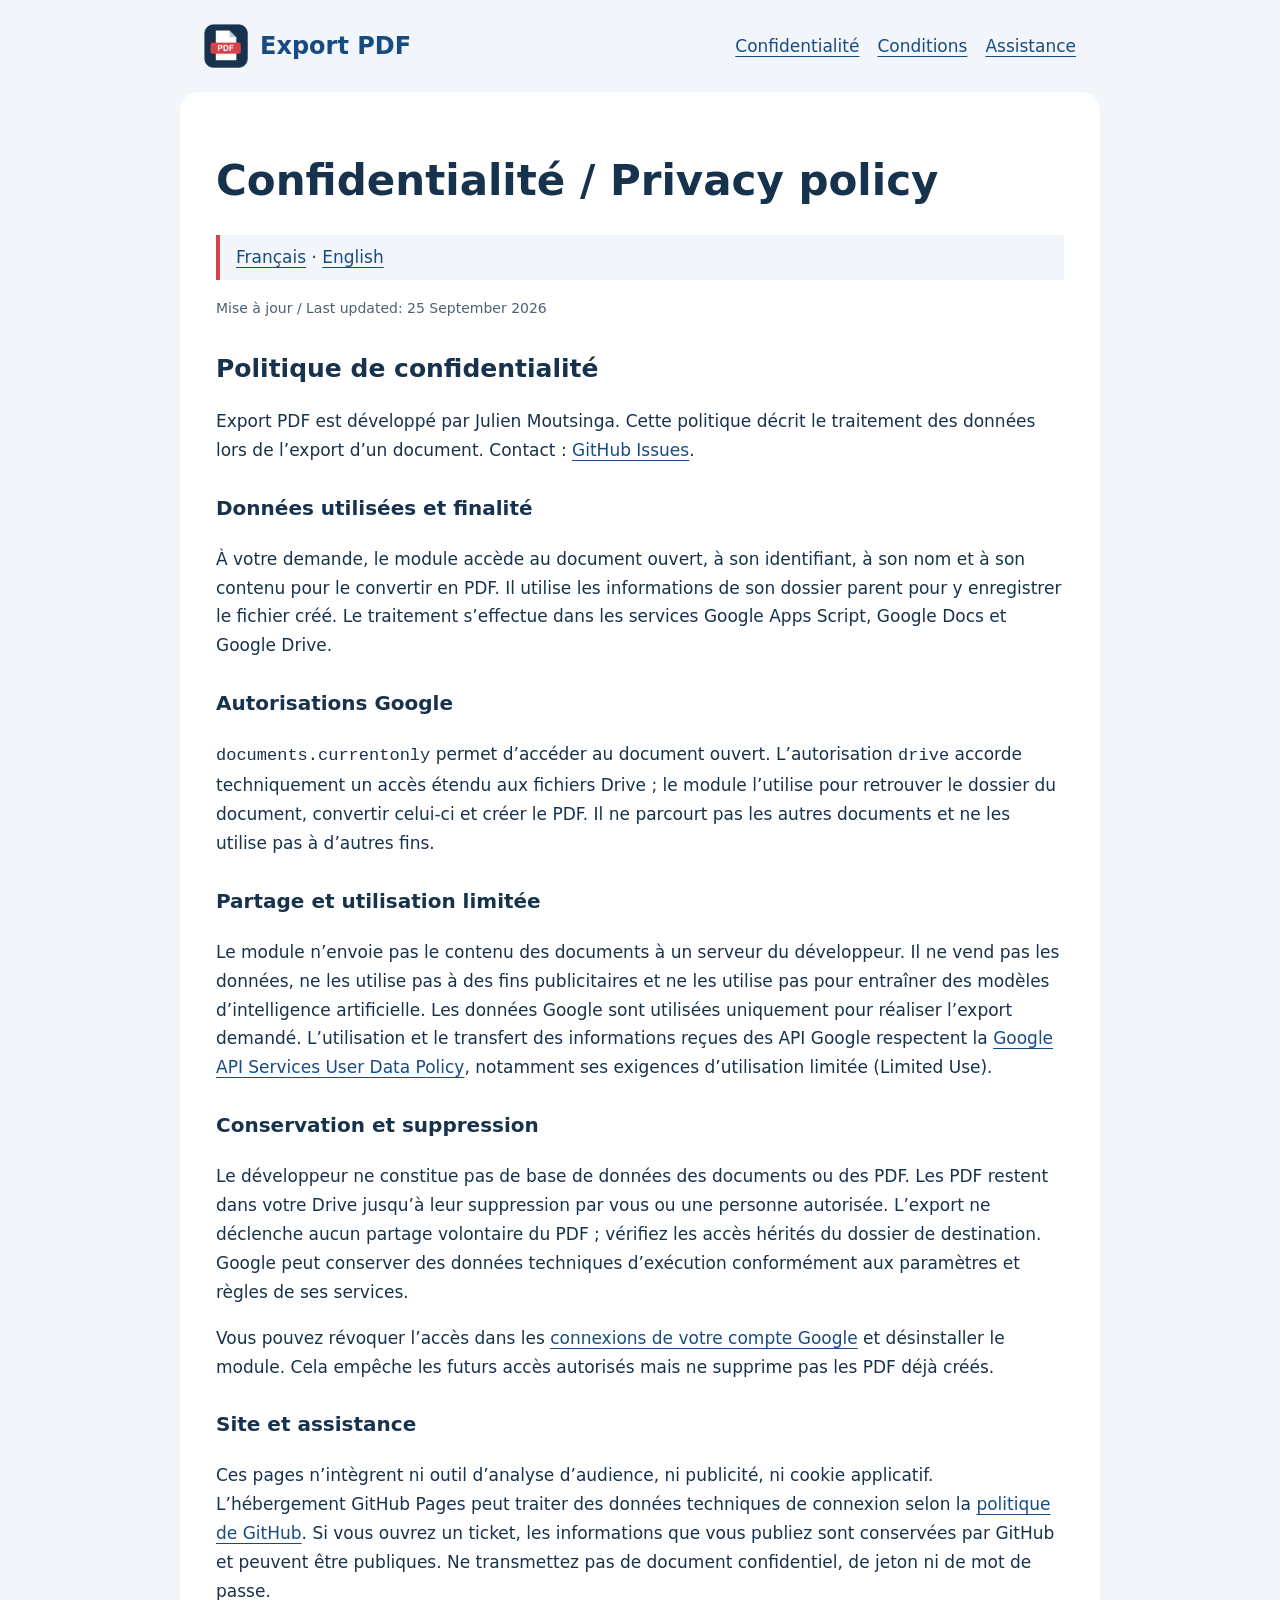
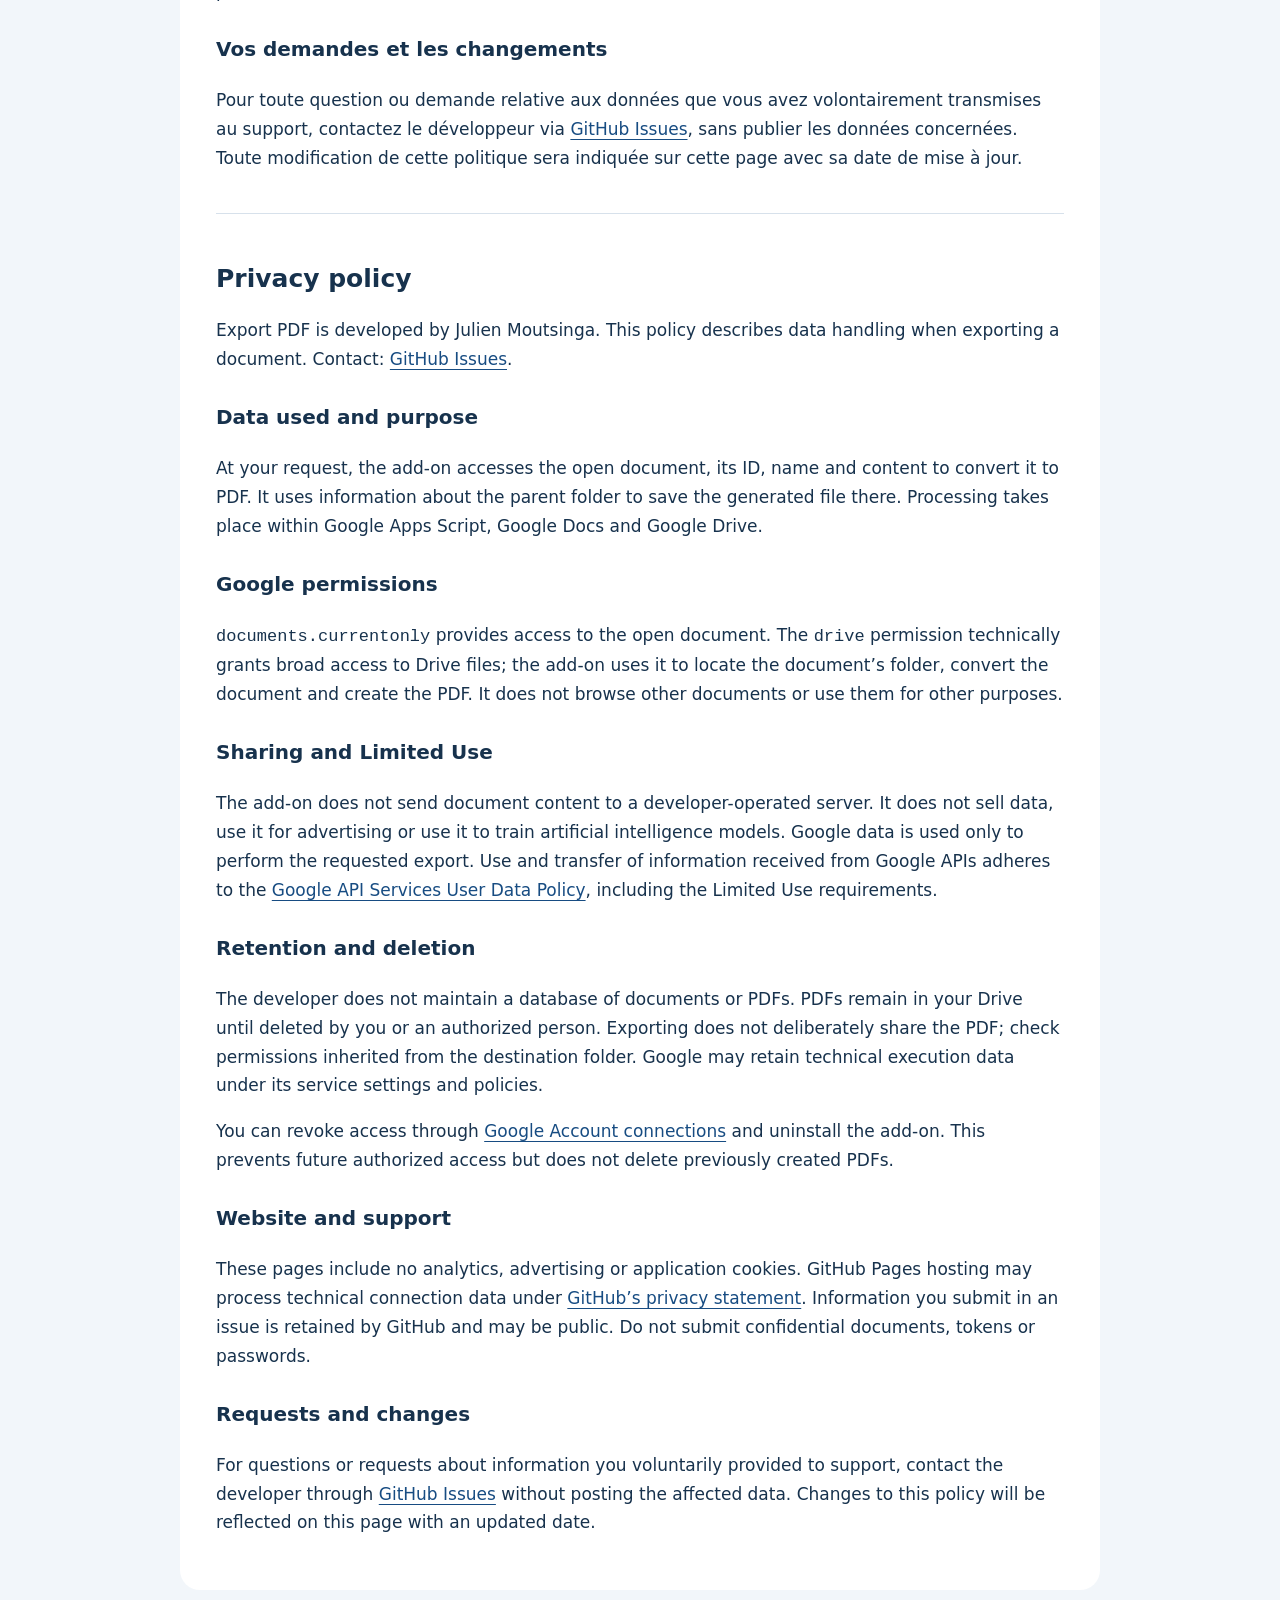
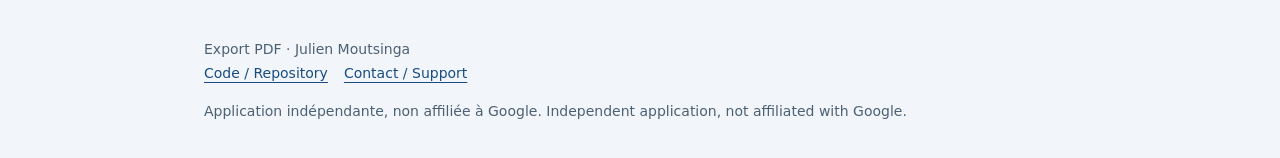
==== marketplace_pages/privacy.html @ 15d7d667 "Add GitHub Pages marketplace site and assets Contains all mandatory assets to be able to publish the" ====
<!doctype html>
<html lang="fr"><head><meta charset="utf-8"><meta name="viewport" content="width=device-width,initial-scale=1"><meta name="description" content="Confidentialité / Privacy policy — Export PDF, documentation en français et en anglais."><title>Confidentialité / Privacy policy | Export PDF</title><link rel="stylesheet" href="styles.css"><link rel="icon" href="../assets/icons/export-pdf-icon-32.png"></head><body>
<header><a class="brand" href="index.html"><img src="../assets/icons/export-pdf-icon-128.png" alt="" width="44" height="44">Export PDF</a><nav aria-label="Navigation"><a href="privacy.html">Confidentialité</a><a href="terms.html">Conditions</a><a href="support.html">Assistance</a></nav></header>
<main><h1>Confidentialité / Privacy policy</h1><p class="lang"><a href="#fr" lang="fr">Français</a> · <a href="#en" lang="en">English</a></p><p class="meta">Mise à jour / Last updated: 25 September 2026</p><section id="fr" lang="fr" aria-label="Français"><h2>Politique de confidentialité</h2><p>Export PDF est développé par Julien Moutsinga. Cette politique décrit le traitement des données lors de l’export d’un document. Contact : <a href="https://github.com/jmoutsinga/google-drive-export-gdoc-to-pdf/issues">GitHub Issues</a>.</p><h3>Données utilisées et finalité</h3><p>À votre demande, le module accède au document ouvert, à son identifiant, à son nom et à son contenu pour le convertir en PDF. Il utilise les informations de son dossier parent pour y enregistrer le fichier créé. Le traitement s’effectue dans les services Google Apps Script, Google Docs et Google Drive.</p><h3>Autorisations Google</h3><p><code>documents.currentonly</code> permet d’accéder au document ouvert. L’autorisation <code>drive</code> accorde techniquement un accès étendu aux fichiers Drive ; le module l’utilise pour retrouver le dossier du document, convertir celui-ci et créer le PDF. Il ne parcourt pas les autres documents et ne les utilise pas à d’autres fins.</p><h3>Partage et utilisation limitée</h3><p>Le module n’envoie pas le contenu des documents à un serveur du développeur. Il ne vend pas les données, ne les utilise pas à des fins publicitaires et ne les utilise pas pour entraîner des modèles d’intelligence artificielle. Les données Google sont utilisées uniquement pour réaliser l’export demandé. L’utilisation et le transfert des informations reçues des API Google respectent la <a href="https://developers.google.com/terms/api-services-user-data-policy">Google API Services User Data Policy</a>, notamment ses exigences d’utilisation limitée (Limited Use).</p><h3>Conservation et suppression</h3><p>Le développeur ne constitue pas de base de données des documents ou des PDF. Les PDF restent dans votre Drive jusqu’à leur suppression par vous ou une personne autorisée. L’export ne déclenche aucun partage volontaire du PDF ; vérifiez les accès hérités du dossier de destination. Google peut conserver des données techniques d’exécution conformément aux paramètres et règles de ses services.</p><p>Vous pouvez révoquer l’accès dans les <a href="https://myaccount.google.com/connections">connexions de votre compte Google</a> et désinstaller le module. Cela empêche les futurs accès autorisés mais ne supprime pas les PDF déjà créés.</p><h3>Site et assistance</h3><p>Ces pages n’intègrent ni outil d’analyse d’audience, ni publicité, ni cookie applicatif. L’hébergement GitHub Pages peut traiter des données techniques de connexion selon la <a href="https://docs.github.com/en/site-policy/privacy-policies/github-general-privacy-statement">politique de GitHub</a>. Si vous ouvrez un ticket, les informations que vous publiez sont conservées par GitHub et peuvent être publiques. Ne transmettez pas de document confidentiel, de jeton ni de mot de passe.</p><h3>Vos demandes et les changements</h3><p>Pour toute question ou demande relative aux données que vous avez volontairement transmises au support, contactez le développeur via <a href="https://github.com/jmoutsinga/google-drive-export-gdoc-to-pdf/issues">GitHub Issues</a>, sans publier les données concernées. Toute modification de cette politique sera indiquée sur cette page avec sa date de mise à jour.</p></section><section id="en" lang="en" aria-label="English"><h2>Privacy policy</h2><p>Export PDF is developed by Julien Moutsinga. This policy describes data handling when exporting a document. Contact: <a href="https://github.com/jmoutsinga/google-drive-export-gdoc-to-pdf/issues">GitHub Issues</a>.</p><h3>Data used and purpose</h3><p>At your request, the add-on accesses the open document, its ID, name and content to convert it to PDF. It uses information about the parent folder to save the generated file there. Processing takes place within Google Apps Script, Google Docs and Google Drive.</p><h3>Google permissions</h3><p><code>documents.currentonly</code> provides access to the open document. The <code>drive</code> permission technically grants broad access to Drive files; the add-on uses it to locate the document’s folder, convert the document and create the PDF. It does not browse other documents or use them for other purposes.</p><h3>Sharing and Limited Use</h3><p>The add-on does not send document content to a developer-operated server. It does not sell data, use it for advertising or use it to train artificial intelligence models. Google data is used only to perform the requested export. Use and transfer of information received from Google APIs adheres to the <a href="https://developers.google.com/terms/api-services-user-data-policy">Google API Services User Data Policy</a>, including the Limited Use requirements.</p><h3>Retention and deletion</h3><p>The developer does not maintain a database of documents or PDFs. PDFs remain in your Drive until deleted by you or an authorized person. Exporting does not deliberately share the PDF; check permissions inherited from the destination folder. Google may retain technical execution data under its service settings and policies.</p><p>You can revoke access through <a href="https://myaccount.google.com/connections">Google Account connections</a> and uninstall the add-on. This prevents future authorized access but does not delete previously created PDFs.</p><h3>Website and support</h3><p>These pages include no analytics, advertising or application cookies. GitHub Pages hosting may process technical connection data under <a href="https://docs.github.com/en/site-policy/privacy-policies/github-general-privacy-statement">GitHub’s privacy statement</a>. Information you submit in an issue is retained by GitHub and may be public. Do not submit confidential documents, tokens or passwords.</p><h3>Requests and changes</h3><p>For questions or requests about information you voluntarily provided to support, contact the developer through <a href="https://github.com/jmoutsinga/google-drive-export-gdoc-to-pdf/issues">GitHub Issues</a> without posting the affected data. Changes to this policy will be reflected on this page with an updated date.</p></section></main>
<footer>Export PDF · Julien Moutsinga<br><a href="https://github.com/jmoutsinga/google-drive-export-gdoc-to-pdf">Code / Repository</a><a href="support.html">Contact / Support</a><p>Application indépendante, non affiliée à Google. Independent application, not affiliated with Google.</p></footer></body></html>
---- marketplace_pages/styles.css ----
*{box-sizing:border-box}html{scroll-behavior:smooth}body{margin:0;background:#f2f6fa;color:#17324d;font:17px/1.7 system-ui,sans-serif}header,main,footer{max-width:920px;margin:auto;padding:24px}header{display:flex;align-items:center;justify-content:space-between;gap:20px;flex-wrap:wrap}.brand{font-size:24px;font-weight:800;text-decoration:none;display:flex;align-items:center;gap:12px}.brand img{width:44px;height:44px}nav{display:flex;gap:18px;flex-wrap:wrap}a{color:#174c82;text-underline-offset:4px}a:hover{color:#ae2732}a:focus-visible{outline:3px solid #d94148;outline-offset:4px}main{background:white;border-radius:20px;padding:36px;margin-bottom:24px}h1{font-size:clamp(28px,5vw,42px);line-height:1.2}h2{font-size:25px;line-height:1.35;margin-top:32px}h3{font-size:20px;margin-top:26px}.meta,footer{font-size:14px;color:#4c6074}.lang{border-left:4px solid #d94148;padding:8px 16px;background:#f2f6fa}section+section{border-top:1px solid #d7e1eb;margin-top:40px;padding-top:16px}li{margin:8px 0}code{overflow-wrap:anywhere}footer a{margin-right:16px}@media(max-width:600px){main{border-radius:0;padding:24px}header{padding:20px}nav{font-size:15px}}
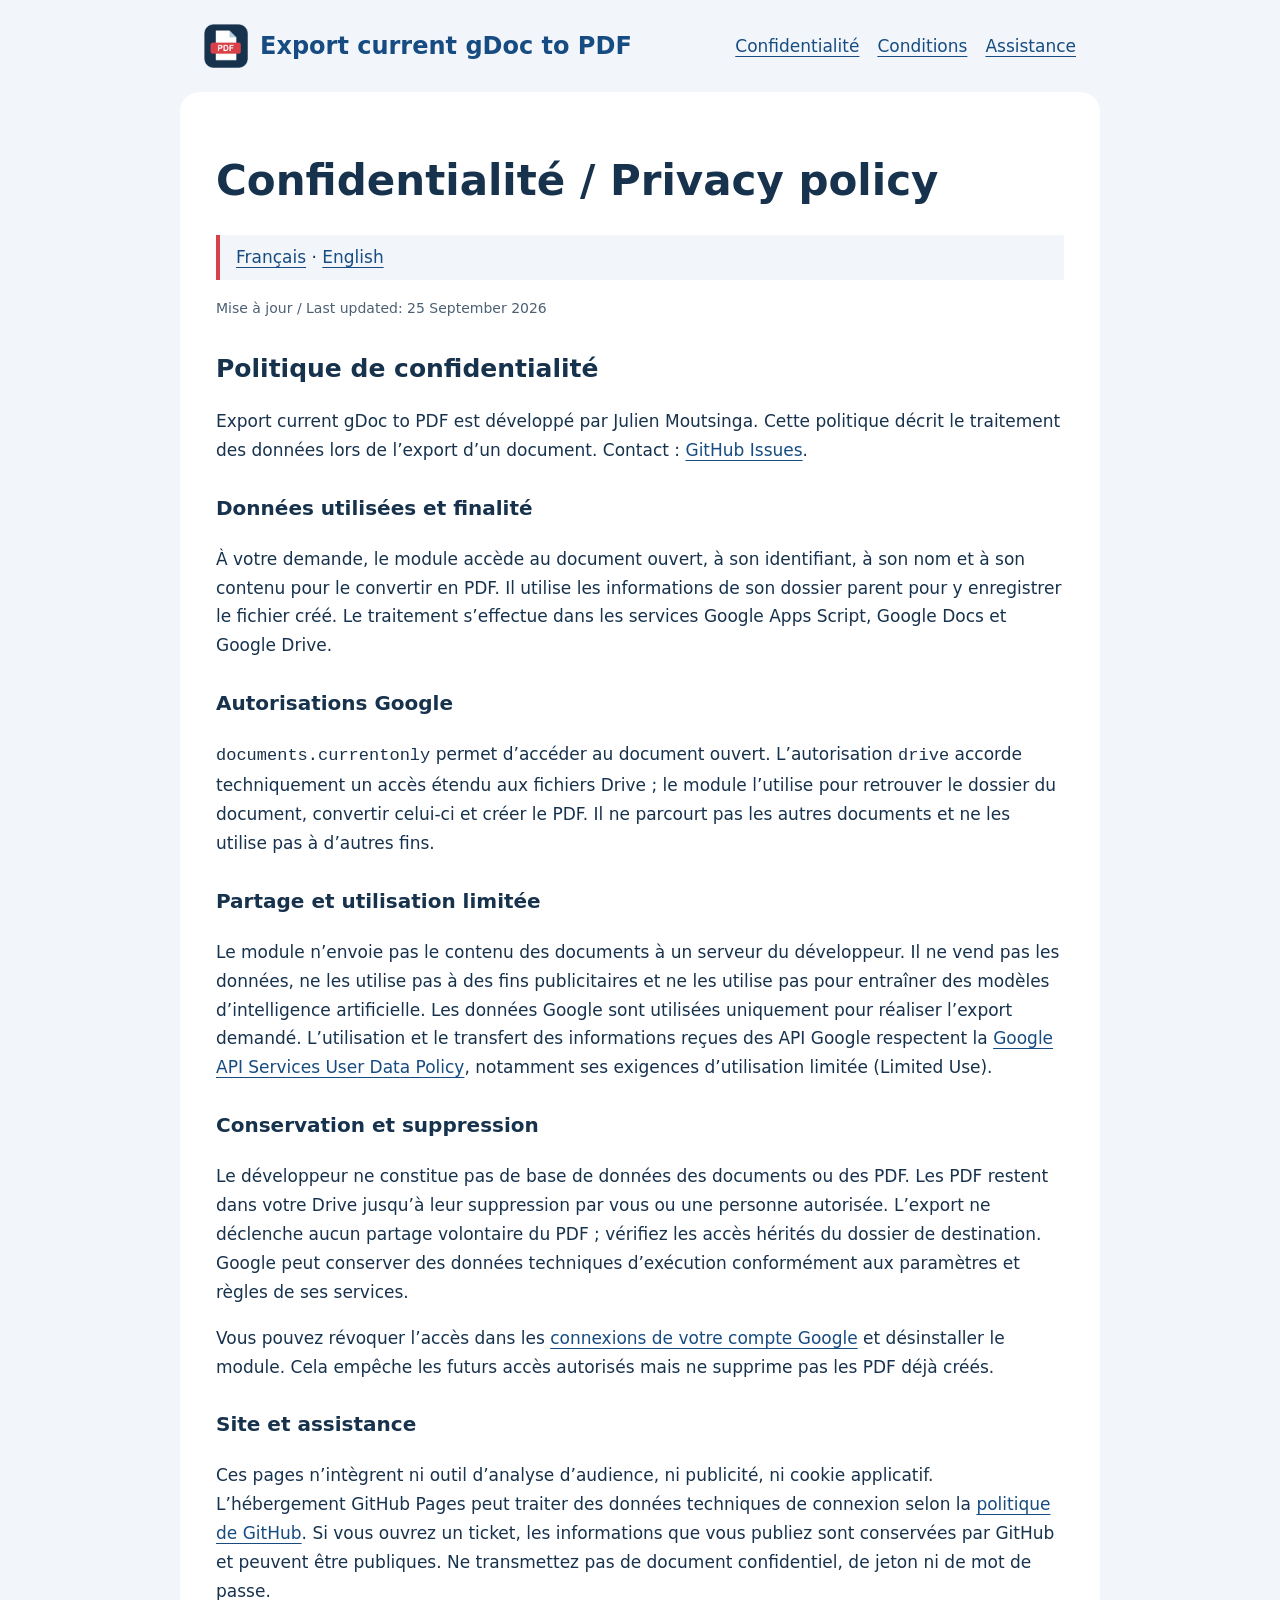
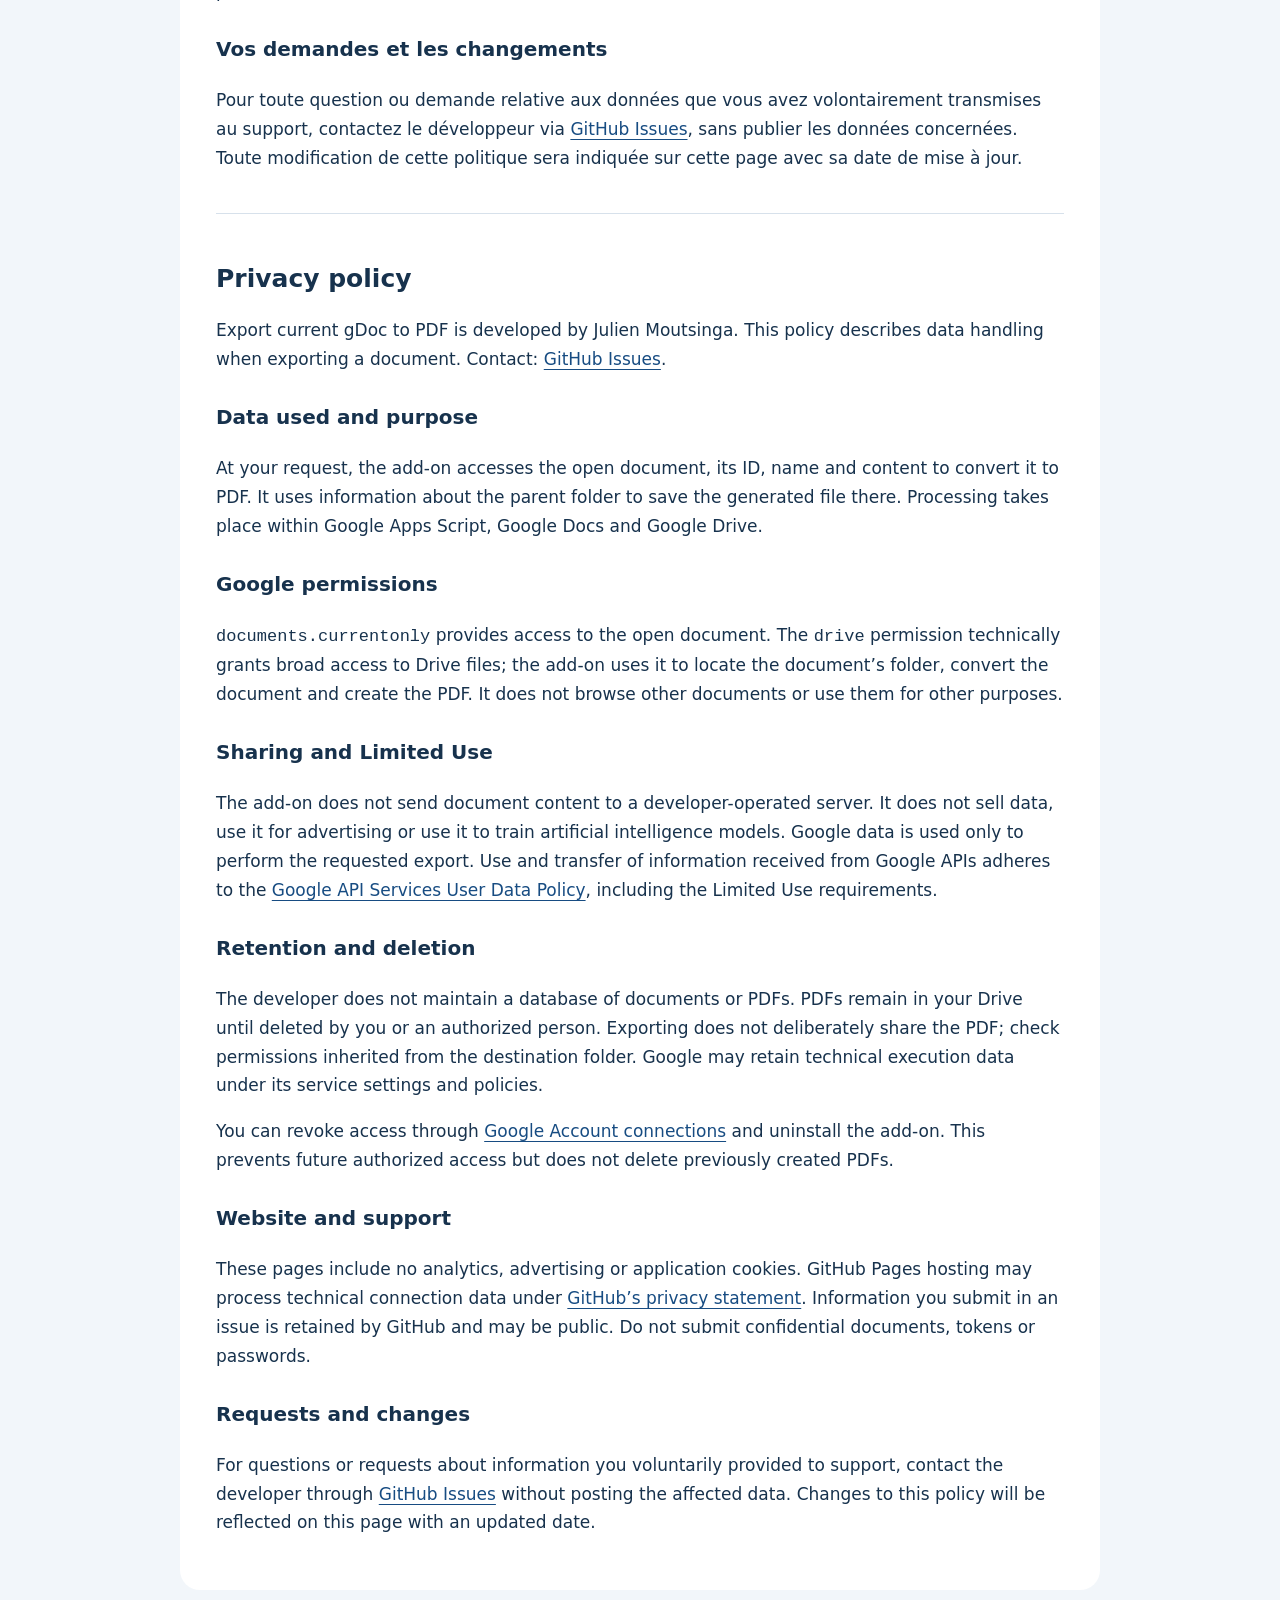
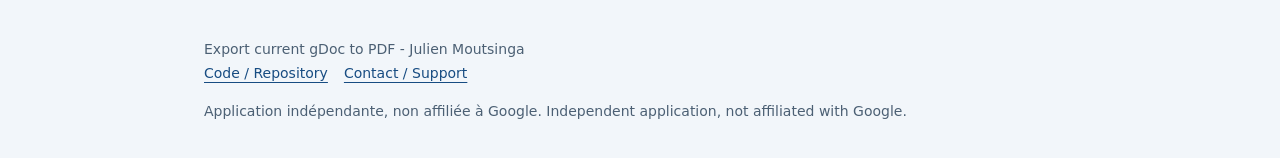
==== commit 5ae7947d: "Fixing page title to exact match extension name" ====
--- a/marketplace_pages/privacy.html
+++ b/marketplace_pages/privacy.html
@@ -1,5 +1,103 @@
 <!doctype html>
-<html lang="fr"><head><meta charset="utf-8"><meta name="viewport" content="width=device-width,initial-scale=1"><meta name="description" content="Confidentialité / Privacy policy — Export PDF, documentation en français et en anglais."><title>Confidentialité / Privacy policy | Export PDF</title><link rel="stylesheet" href="styles.css"><link rel="icon" href="../assets/icons/export-pdf-icon-32.png"></head><body>
-<header><a class="brand" href="index.html"><img src="../assets/icons/export-pdf-icon-128.png" alt="" width="44" height="44">Export PDF</a><nav aria-label="Navigation"><a href="privacy.html">Confidentialité</a><a href="terms.html">Conditions</a><a href="support.html">Assistance</a></nav></header>
-<main><h1>Confidentialité / Privacy policy</h1><p class="lang"><a href="#fr" lang="fr">Français</a> · <a href="#en" lang="en">English</a></p><p class="meta">Mise à jour / Last updated: 25 September 2026</p><section id="fr" lang="fr" aria-label="Français"><h2>Politique de confidentialité</h2><p>Export PDF est développé par Julien Moutsinga. Cette politique décrit le traitement des données lors de l’export d’un document. Contact : <a href="https://github.com/jmoutsinga/google-drive-export-gdoc-to-pdf/issues">GitHub Issues</a>.</p><h3>Données utilisées et finalité</h3><p>À votre demande, le module accède au document ouvert, à son identifiant, à son nom et à son contenu pour le convertir en PDF. Il utilise les informations de son dossier parent pour y enregistrer le fichier créé. Le traitement s’effectue dans les services Google Apps Script, Google Docs et Google Drive.</p><h3>Autorisations Google</h3><p><code>documents.currentonly</code> permet d’accéder au document ouvert. L’autorisation <code>drive</code> accorde techniquement un accès étendu aux fichiers Drive ; le module l’utilise pour retrouver le dossier du document, convertir celui-ci et créer le PDF. Il ne parcourt pas les autres documents et ne les utilise pas à d’autres fins.</p><h3>Partage et utilisation limitée</h3><p>Le module n’envoie pas le contenu des documents à un serveur du développeur. Il ne vend pas les données, ne les utilise pas à des fins publicitaires et ne les utilise pas pour entraîner des modèles d’intelligence artificielle. Les données Google sont utilisées uniquement pour réaliser l’export demandé. L’utilisation et le transfert des informations reçues des API Google respectent la <a href="https://developers.google.com/terms/api-services-user-data-policy">Google API Services User Data Policy</a>, notamment ses exigences d’utilisation limitée (Limited Use).</p><h3>Conservation et suppression</h3><p>Le développeur ne constitue pas de base de données des documents ou des PDF. Les PDF restent dans votre Drive jusqu’à leur suppression par vous ou une personne autorisée. L’export ne déclenche aucun partage volontaire du PDF ; vérifiez les accès hérités du dossier de destination. Google peut conserver des données techniques d’exécution conformément aux paramètres et règles de ses services.</p><p>Vous pouvez révoquer l’accès dans les <a href="https://myaccount.google.com/connections">connexions de votre compte Google</a> et désinstaller le module. Cela empêche les futurs accès autorisés mais ne supprime pas les PDF déjà créés.</p><h3>Site et assistance</h3><p>Ces pages n’intègrent ni outil d’analyse d’audience, ni publicité, ni cookie applicatif. L’hébergement GitHub Pages peut traiter des données techniques de connexion selon la <a href="https://docs.github.com/en/site-policy/privacy-policies/github-general-privacy-statement">politique de GitHub</a>. Si vous ouvrez un ticket, les informations que vous publiez sont conservées par GitHub et peuvent être publiques. Ne transmettez pas de document confidentiel, de jeton ni de mot de passe.</p><h3>Vos demandes et les changements</h3><p>Pour toute question ou demande relative aux données que vous avez volontairement transmises au support, contactez le développeur via <a href="https://github.com/jmoutsinga/google-drive-export-gdoc-to-pdf/issues">GitHub Issues</a>, sans publier les données concernées. Toute modification de cette politique sera indiquée sur cette page avec sa date de mise à jour.</p></section><section id="en" lang="en" aria-label="English"><h2>Privacy policy</h2><p>Export PDF is developed by Julien Moutsinga. This policy describes data handling when exporting a document. Contact: <a href="https://github.com/jmoutsinga/google-drive-export-gdoc-to-pdf/issues">GitHub Issues</a>.</p><h3>Data used and purpose</h3><p>At your request, the add-on accesses the open document, its ID, name and content to convert it to PDF. It uses information about the parent folder to save the generated file there. Processing takes place within Google Apps Script, Google Docs and Google Drive.</p><h3>Google permissions</h3><p><code>documents.currentonly</code> provides access to the open document. The <code>drive</code> permission technically grants broad access to Drive files; the add-on uses it to locate the document’s folder, convert the document and create the PDF. It does not browse other documents or use them for other purposes.</p><h3>Sharing and Limited Use</h3><p>The add-on does not send document content to a developer-operated server. It does not sell data, use it for advertising or use it to train artificial intelligence models. Google data is used only to perform the requested export. Use and transfer of information received from Google APIs adheres to the <a href="https://developers.google.com/terms/api-services-user-data-policy">Google API Services User Data Policy</a>, including the Limited Use requirements.</p><h3>Retention and deletion</h3><p>The developer does not maintain a database of documents or PDFs. PDFs remain in your Drive until deleted by you or an authorized person. Exporting does not deliberately share the PDF; check permissions inherited from the destination folder. Google may retain technical execution data under its service settings and policies.</p><p>You can revoke access through <a href="https://myaccount.google.com/connections">Google Account connections</a> and uninstall the add-on. This prevents future authorized access but does not delete previously created PDFs.</p><h3>Website and support</h3><p>These pages include no analytics, advertising or application cookies. GitHub Pages hosting may process technical connection data under <a href="https://docs.github.com/en/site-policy/privacy-policies/github-general-privacy-statement">GitHub’s privacy statement</a>. Information you submit in an issue is retained by GitHub and may be public. Do not submit confidential documents, tokens or passwords.</p><h3>Requests and changes</h3><p>For questions or requests about information you voluntarily provided to support, contact the developer through <a href="https://github.com/jmoutsinga/google-drive-export-gdoc-to-pdf/issues">GitHub Issues</a> without posting the affected data. Changes to this policy will be reflected on this page with an updated date.</p></section></main>
-<footer>Export PDF · Julien Moutsinga<br><a href="https://github.com/jmoutsinga/google-drive-export-gdoc-to-pdf">Code / Repository</a><a href="support.html">Contact / Support</a><p>Application indépendante, non affiliée à Google. Independent application, not affiliated with Google.</p></footer></body></html>+<html lang="fr">
+<head>
+    <meta charset="utf-8">
+    <meta name="viewport" content="width=device-width,initial-scale=1">
+    <meta name="description"
+          content="Confidentialité / Privacy policy — Export current gDoc to PDF, documentation en français et en anglais.">
+    <title>Confidentialité / Privacy policy | Export current gDoc to PDF</title>
+    <link rel="stylesheet" href="styles.css">
+    <link rel="icon" href="../assets/icons/export-pdf-icon-32.png">
+</head>
+<body>
+<header><a class="brand" href="index.html"><img src="../assets/icons/export-pdf-icon-128.png" alt="" width="44"
+                                                height="44">Export current gDoc to PDF</a>
+    <nav aria-label="Navigation"><a href="privacy.html">Confidentialité</a><a href="terms.html">Conditions</a><a
+            href="support.html">Assistance</a></nav>
+</header>
+<main><h1>Confidentialité / Privacy policy</h1>
+    <p class="lang"><a href="#fr" lang="fr">Français</a> · <a href="#en" lang="en">English</a></p>
+    <p class="meta">Mise à jour / Last updated: 25 September 2026</p>
+    <section id="fr" lang="fr" aria-label="Français"><h2>Politique de confidentialité</h2>
+        <p>Export current gDoc to PDF est développé par Julien Moutsinga. Cette politique décrit le traitement des données lors de
+            l’export d’un document. Contact : <a
+                    href="https://github.com/jmoutsinga/google-drive-export-gdoc-to-pdf/issues">GitHub Issues</a>.</p>
+        <h3>Données utilisées et finalité</h3>
+        <p>À votre demande, le module accède au document ouvert, à son identifiant, à son nom et à son contenu pour le
+            convertir en PDF. Il utilise les informations de son dossier parent pour y enregistrer le fichier créé. Le
+            traitement s’effectue dans les services Google Apps Script, Google Docs et Google Drive.</p>
+        <h3>Autorisations Google</h3>
+        <p><code>documents.currentonly</code> permet d’accéder au document ouvert. L’autorisation <code>drive</code>
+            accorde techniquement un accès étendu aux fichiers Drive ; le module l’utilise pour retrouver le dossier du
+            document, convertir celui-ci et créer le PDF. Il ne parcourt pas les autres documents et ne les utilise pas
+            à d’autres fins.</p>
+        <h3>Partage et utilisation limitée</h3>
+        <p>Le module n’envoie pas le contenu des documents à un serveur du développeur. Il ne vend pas les données, ne
+            les utilise pas à des fins publicitaires et ne les utilise pas pour entraîner des modèles d’intelligence
+            artificielle. Les données Google sont utilisées uniquement pour réaliser l’export demandé. L’utilisation et
+            le transfert des informations reçues des API Google respectent la <a
+                    href="https://developers.google.com/terms/api-services-user-data-policy">Google API Services User
+                Data Policy</a>, notamment ses exigences d’utilisation limitée (Limited Use).</p>
+        <h3>Conservation et suppression</h3>
+        <p>Le développeur ne constitue pas de base de données des documents ou des PDF. Les PDF restent dans votre Drive
+            jusqu’à leur suppression par vous ou une personne autorisée. L’export ne déclenche aucun partage volontaire
+            du PDF ; vérifiez les accès hérités du dossier de destination. Google peut conserver des données techniques
+            d’exécution conformément aux paramètres et règles de ses services.</p>
+        <p>Vous pouvez révoquer l’accès dans les <a href="https://myaccount.google.com/connections">connexions de votre
+            compte Google</a> et désinstaller le module. Cela empêche les futurs accès autorisés mais ne supprime pas
+            les PDF déjà créés.</p>
+        <h3>Site et assistance</h3>
+        <p>Ces pages n’intègrent ni outil d’analyse d’audience, ni publicité, ni cookie applicatif. L’hébergement GitHub
+            Pages peut traiter des données techniques de connexion selon la <a
+                    href="https://docs.github.com/en/site-policy/privacy-policies/github-general-privacy-statement">politique
+                de GitHub</a>. Si vous ouvrez un ticket, les informations que vous publiez sont conservées par GitHub et
+            peuvent être publiques. Ne transmettez pas de document confidentiel, de jeton ni de mot de passe.</p>
+        <h3>Vos demandes et les changements</h3>
+        <p>Pour toute question ou demande relative aux données que vous avez volontairement transmises au support,
+            contactez le développeur via <a href="https://github.com/jmoutsinga/google-drive-export-gdoc-to-pdf/issues">GitHub
+                Issues</a>, sans publier les données concernées. Toute modification de cette politique sera indiquée sur
+            cette page avec sa date de mise à jour.</p></section>
+    <section id="en" lang="en" aria-label="English"><h2>Privacy policy</h2>
+        <p>Export current gDoc to PDF is developed by Julien Moutsinga. This policy describes data handling when exporting a document.
+            Contact: <a href="https://github.com/jmoutsinga/google-drive-export-gdoc-to-pdf/issues">GitHub Issues</a>.
+        </p>
+        <h3>Data used and purpose</h3>
+        <p>At your request, the add-on accesses the open document, its ID, name and content to convert it to PDF. It
+            uses information about the parent folder to save the generated file there. Processing takes place within
+            Google Apps Script, Google Docs and Google Drive.</p>
+        <h3>Google permissions</h3>
+        <p><code>documents.currentonly</code> provides access to the open document. The <code>drive</code> permission
+            technically grants broad access to Drive files; the add-on uses it to locate the document’s folder, convert
+            the document and create the PDF. It does not browse other documents or use them for other purposes.</p>
+        <h3>Sharing and Limited Use</h3>
+        <p>The add-on does not send document content to a developer-operated server. It does not sell data, use it for
+            advertising or use it to train artificial intelligence models. Google data is used only to perform the
+            requested export. Use and transfer of information received from Google APIs adheres to the <a
+                    href="https://developers.google.com/terms/api-services-user-data-policy">Google API Services User
+                Data Policy</a>, including the Limited Use requirements.</p>
+        <h3>Retention and deletion</h3>
+        <p>The developer does not maintain a database of documents or PDFs. PDFs remain in your Drive until deleted by
+            you or an authorized person. Exporting does not deliberately share the PDF; check permissions inherited from
+            the destination folder. Google may retain technical execution data under its service settings and
+            policies.</p>
+        <p>You can revoke access through <a href="https://myaccount.google.com/connections">Google Account
+            connections</a> and uninstall the add-on. This prevents future authorized access but does not delete
+            previously created PDFs.</p>
+        <h3>Website and support</h3>
+        <p>These pages include no analytics, advertising or application cookies. GitHub Pages hosting may process
+            technical connection data under <a
+                    href="https://docs.github.com/en/site-policy/privacy-policies/github-general-privacy-statement">GitHub’s
+                privacy statement</a>. Information you submit in an issue is retained by GitHub and may be public. Do
+            not submit confidential documents, tokens or passwords.</p>
+        <h3>Requests and changes</h3>
+        <p>For questions or requests about information you voluntarily provided to support, contact the developer
+            through <a href="https://github.com/jmoutsinga/google-drive-export-gdoc-to-pdf/issues">GitHub Issues</a>
+            without posting the affected data. Changes to this policy will be reflected on this page with an updated
+            date.</p></section>
+</main>
+<footer>Export current gDoc to PDF - Julien Moutsinga<br><a href="https://github.com/jmoutsinga/google-drive-export-gdoc-to-pdf">Code /
+    Repository</a><a href="support.html">Contact / Support</a>
+    <p>Application indépendante, non affiliée à Google. Independent application, not affiliated with Google.</p>
+</footer>
+</body>
+</html>
